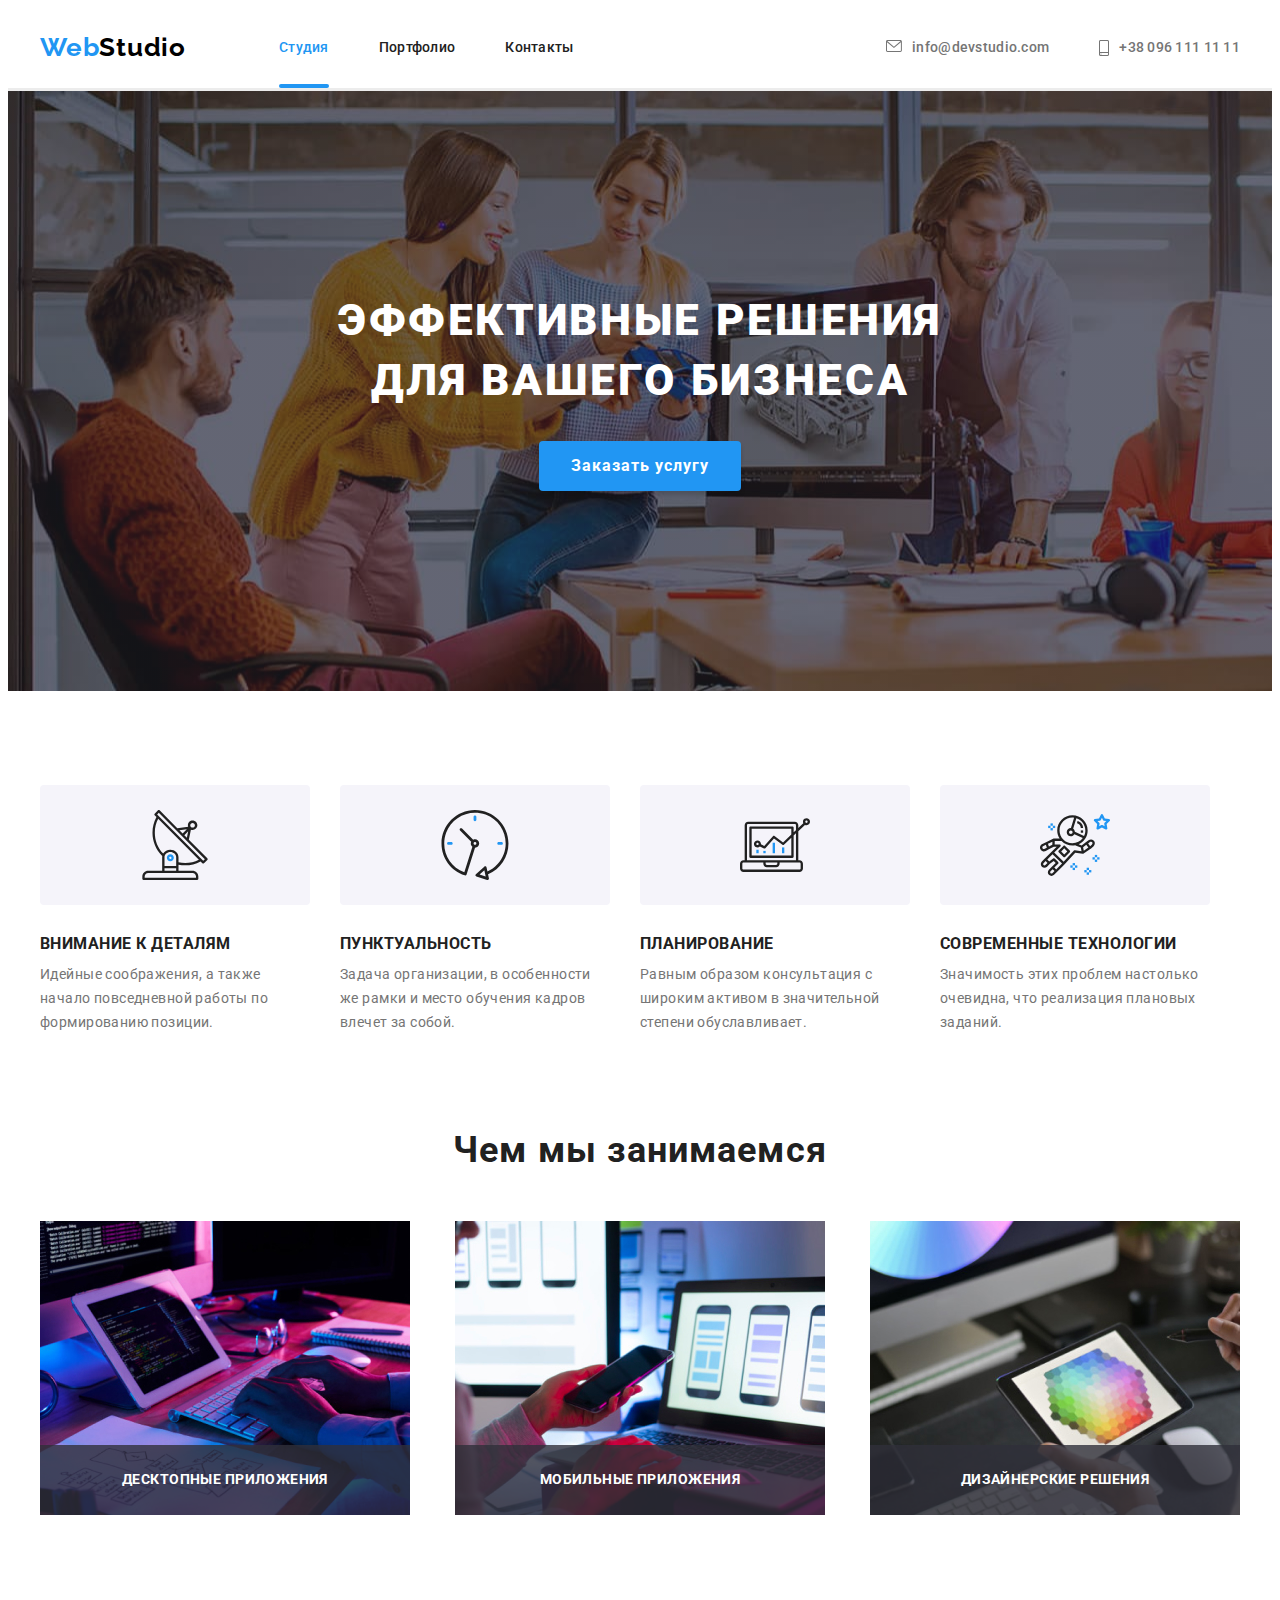
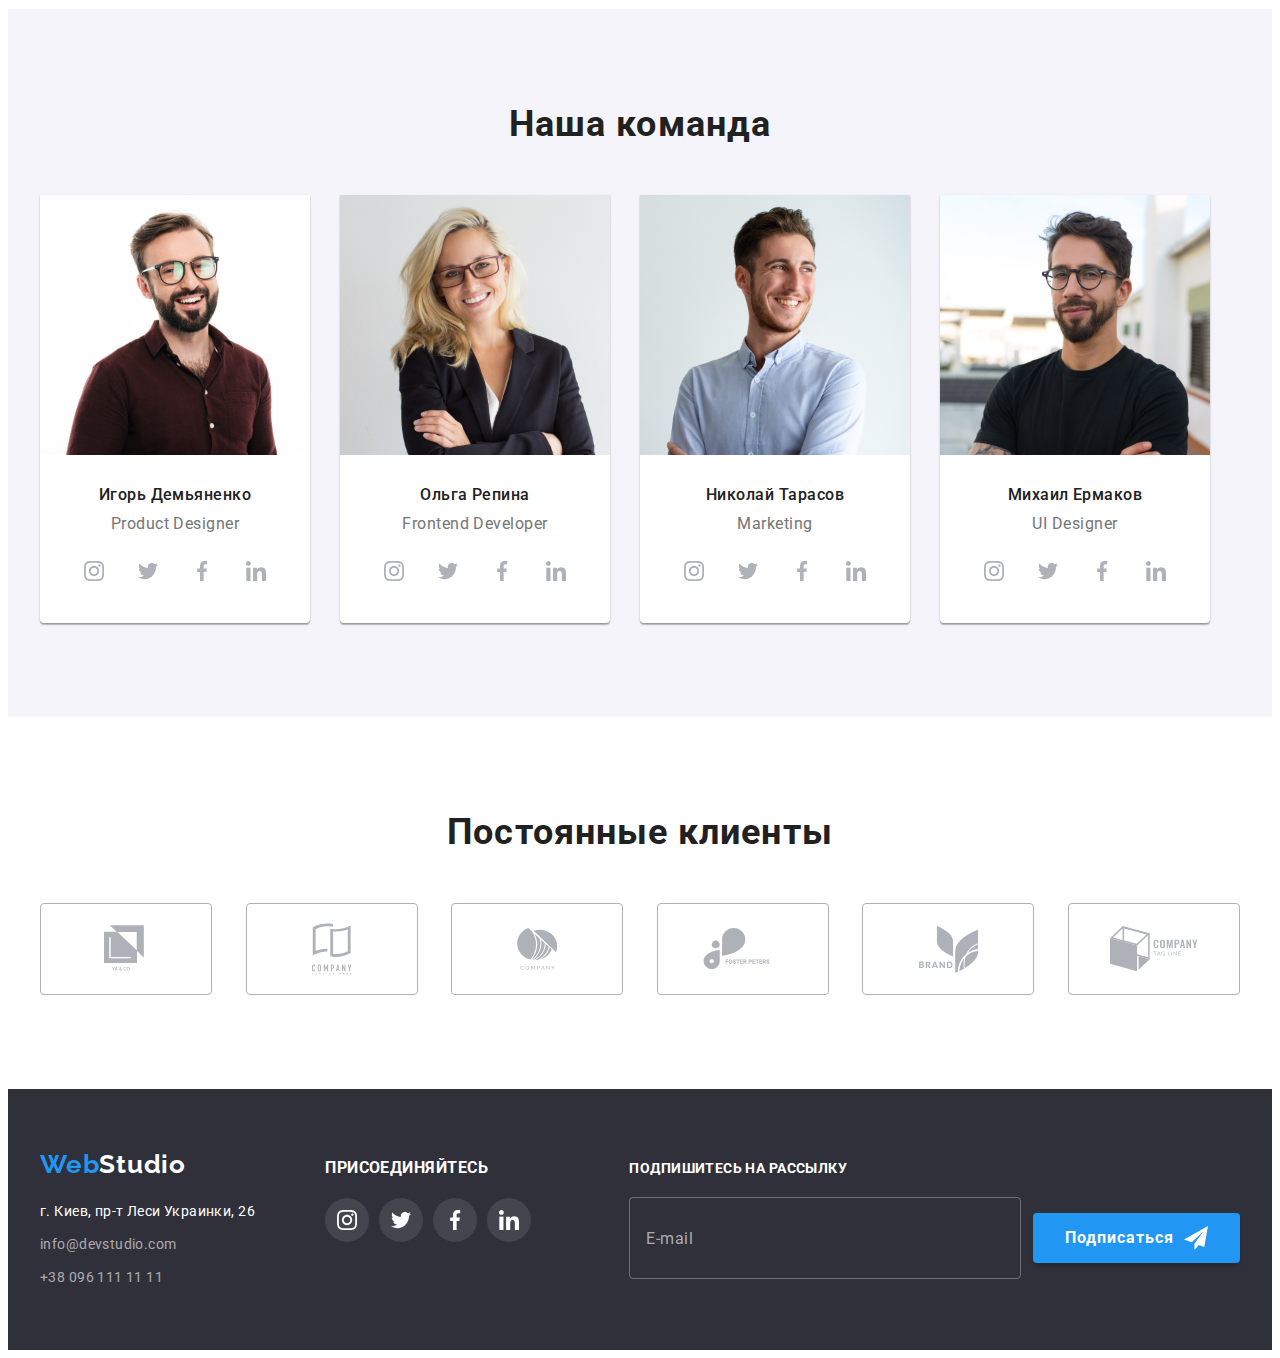
==== index.html @ 28b3771f "added hw-06 files" ====
<!DOCTYPE html>
<html lang="ru">

<head>
    <meta charset="UTF-8">
    <meta http-equiv="X-UA-Compatible" content="IE=edge">
    <meta name="viewport" content="width=device-width, initial-scale=1.0">
    <title>Вебстудия</title>
    <link rel="stylesheet" href="https://cdnjs.cloudflare.com/ajax/libs/modern-normalize/1.0.0/modern-normalize.css"
        integrity="sha512-Zx6MlUMKSVJoQ+83OwhdILe8cSEsCzfqThJd7J/VA2UrK6Ctj85p+xzqfyuNXE5B1k25uUdmJ2OzItbBy9GHAQ=="
        crossorigin="anonymous" />
    <link rel="preconnect" href="https://fonts.gstatic.com">
        <link href="https://fonts.googleapis.com/css2?family=Raleway:wght@700&family=Roboto:wght@400;500;700;900&display=swap"
        rel="stylesheet">
    <link rel="stylesheet" href="./CSS/styles.css">
</head>

<body>
    <header class="header">
        <div class="container">
            <nav class="menu">
                <a class="link logo" href="index.html"><span class="logo-web-part">Web</span>Studio</a>
                <ul class="navigation-list list">
                <li class="navigation-item">
                    <a class="active-navigation-link navigation-link link" href="./index.html">Студия</a>
                </li>
                <li class="navigation-item">
                    <a class="navigation-link link" href="./portfolio.html">Портфолио</a>
                </li>
                <li class="navigation-item">
                    <a class="navigation-link link" href="">Контакты</a>
                </li>
            </ul>
            </nav>
            <ul class="contact-list list">
                <li class="header-contact">
                    <a class="header-contacts link" href="mailto:info@devstudio.com">
                    <svg width="16" height="12" class="contact-icons">
                        <use href="./images/sprite.svg#icon-envelope"></use>
                    </svg>
                    info@devstudio.com</a>
                </li>
                <li class="header-contact">
                    <a class="header-contacts link" href="tel:+380961111111">
                        <svg width="10" height="16" class="contact-icons">
                            <use href="./images/sprite.svg#icon-smartphone"></use>
                        </svg>
                    +38 096 111 11 11</a>
                </li>
            </ul>
        </div>
    </header>
    <main>
        <!--HERO-->
        <section class="hero">
            <div class="container">
                <h1 class="main-title">Эффективные решения для вашего бизнеса</h1>
                <button type="button" data-modal-open class="modal-btn">Заказать услугу</button>
            </div>
        </section>
        <!-- ABOUT -->
        <section class="about section">
            <div class="container">
                <h2 class="visually-hidden">Наши преимущества</h2>
                <ul class="list about-list">
                <li class="about-element">
                    <div class="about-img-containers">
                        <svg width="70" height="70" class="about-img">
                            <use href="./images/sprite.svg#icon-antenna"></use>
                        </svg>
                    </div>
                    <h3 class="about-list-item">Внимание к деталям</h3>
                    <p class="about-list-text">Идейные соображения, а также начало повседневной работы по формированию позиции.</p>
                </li>
                <li class="about-element">
                    <div class="about-img-containers">
                        <svg width="70" height="70" class="about-img">
                            <use href="./images/sprite.svg#icon-clock"></use>
                        </svg>
                    </div>
                    <h3 class="about-list-item">Пунктуальность</h3>
                    <p class="about-list-text">Задача организации, в особенности же рамки и место обучения кадров влечет за собой.</p>
                </li>
                <li class="about-element">
                    <div class="about-img-containers">
                        <svg width="70" height="70" class="about-img">
                            <use href="./images/sprite.svg#icon-diagram"></use>
                        </svg>
                    </div>
                    <h3 class="about-list-item">Планирование</h3>
                    <p class="about-list-text">Равным образом консультация с широким активом в значительной степени обуславливает.</p>
                </li>
                <li class="about-element">
                    <div class="about-img-containers">
                        <svg width="70" height="70" class="about-img">
                            <use href="./images/sprite.svg#icon-astronaut"></use>
                        </svg>
                    </div>
                    <h3 class="about-list-item">Современные технологии</h3>
                    <p class="about-list-text">Значимость этих проблем настолько очевидна, что реализация плановых заданий.</p>
                </li>
                </ul>
            </div>
        </section>
        <!--what we do-->
        <section class="what-we-do section">
            <div class="container">
                <h2 class="title">Чем мы занимаемся</h2>
                <ul class="we-do-list list">
                    <li class="we-do_item">
                        <img src="./images/what-we-do/box-1.jpg" width="370" height="294" alt="программист набирает код на клавиатуре">
                        <p class="we-do_decription">Десктопные приложения</p>
                    </li>
                    <li class="we-do_item">
                        <img src="./images/what-we-do/box-2.jpg" width="370" height="294" alt="дизайнер рисует  мобильное приложение">
                        <p class="we-do_decription">Мобильные приложения</p>
                    </li>
                    <li class="we-do_item">
                        <img src="./images/what-we-do/box-3.jpg" width="370" height="294" alt="дизайнер выбирает цвет на планшете">
                        <p class="we-do_decription">Дизайнерские решения</p>
                    </li>
                </ul>
            </div>
        </section>
        <!--TEAM-->
        <section class="team section">
            <div class="container">
                <h2 class="title">Наша команда</h2>
                <ul class="team-list list">
                    <li class="team-member-card">
                        <div>
                            <img src="./images/team/Ihor.jpg" width="270" height="260" alt="мужчина в бордовой рубашке и очках">
                            <div class="team-member-wrapper">
                                <h3 class="team-members">Игорь Демьяненко</h3>
                                <p class="member-porofession" lang="en">Product Designer</p>
                                <ul class="social-links-list list">
                                    <li class="social-link-item">
                                        <a class="social-link link" href="">
                                            <svg class="social-link-icon" width="20" height="20">
                                                <use href="./images/sprite.svg#icon-instagram"></use>
                                            </svg>
                                        </a>
                                    </li>
                                    <li class="social-link-item">
                                        <a class="social-link link" href="">
                                            <svg class="social-link-icon" width="20" height="20">
                                                <use href="./images/sprite.svg#icon-twitter"></use>
                                            </svg>
                                        </a>
                                    </li>
                                    <li class="social-link-item">
                                        <a class="social-link link" href="">
                                            <svg class="social-link-icon" width="20" height="20">
                                                <use href="./images/sprite.svg#icon-facebook"></use>
                                            </svg>
                                        </a>
                                    </li>
                                    <li class="social-link-item">
                                        <a class="social-link link" href="">
                                            <svg class="social-link-icon" width="20" height="20">
                                                <use href="./images/sprite.svg#icon-linkedin"></use>
                                            </svg>
                                        </a>
                                    </li>
                                </ul>
                            </div>
                        </div>
                    </li>
                    <li class="team-member-card">
                        <div>
                            <img src="./images/team/Olha.jpg" width="270" height="260" alt="блондинка в черном пиджаке">
                            <div class="team-member-wrapper">
                                <h3 class="team-members">Ольга Репина</h3>
                                <p class="member-porofession" lang="en">Frontend Developer</p>
                                <ul class="social-links-list list">
                                    <li class="social-link-item">
                                        <a class="social-link link" href="">
                                            <svg class="social-link-icon" width="20" height="20">
                                                <use href="./images/sprite.svg#icon-instagram"></use>
                                            </svg>
                                        </a>
                                    </li>
                                    <li class="social-link-item">
                                        <a class="social-link link" href="">
                                            <svg class="social-link-icon" width="20" height="20">
                                                <use href="./images/sprite.svg#icon-twitter"></use>
                                            </svg>
                                        </a>
                                    </li>
                                    <li class="social-link-item">
                                        <a class="social-link link" href="">
                                            <svg class="social-link-icon" width="20" height="20">
                                                <use href="./images/sprite.svg#icon-facebook"></use>
                                            </svg>
                                        </a>
                                    </li>
                                    <li class="social-link-item">
                                        <a class="social-link link" href="">
                                            <svg class="social-link-icon" width="20" height="20">
                                                <use href="./images/sprite.svg#icon-linkedin"></use>
                                            </svg>
                                        </a>
                                    </li>
                                </ul>
                            </div>
                        </div>
                    </li>
                    <li class="team-member-card">
                        <div>
                            <img src="./images/team/Nikolai.jpg" width="270" height="260" alt="Парень в белой рубашке">
                            <div class="team-member-wrapper">
                                <h3 class="team-members">Николай Тарасов</h3>
                                <p class="member-porofession" lang="en">Marketing</p>
                                <ul class="social-links-list list">
                                    <li class="social-link-item">
                                        <a class="social-link link" href="">
                                            <svg class="social-link-icon" width="20" height="20">
                                                <use href="./images/sprite.svg#icon-instagram"></use>
                                            </svg>
                                        </a>
                                    </li>
                                    <li class="social-link-item">
                                        <a class="social-link link" href="">
                                            <svg class="social-link-icon" width="20" height="20">
                                                <use href="./images/sprite.svg#icon-twitter"></use>
                                            </svg>
                                        </a>
                                    </li>
                                    <li class="social-link-item">
                                        <a class="social-link link" href="">
                                            <svg class="social-link-icon" width="20" height="20">
                                                <use href="./images/sprite.svg#icon-facebook"></use>
                                            </svg>
                                        </a>
                                    </li>
                                    <li class="social-link-item">
                                        <a class="social-link link" href="">
                                            <svg class="social-link-icon" width="20" height="20">
                                                <use href="./images/sprite.svg#icon-linkedin"></use>
                                            </svg>
                                        </a>
                                    </li>
                                </ul>
                            </div>
                        </div>
                    </li>
                    <li class="team-member-card">
                        <img src="./images/team/Mikhail.jpg" width="270" height="260" alt="Парень в черной футболке">
                        <div class="team-member-wrapper">
                            <h3 class="team-members">Михаил Ермаков</h3>
                            <p class="member-porofession" lang="en">UI Designer</p>
                            <ul class="social-links-list list">
                                    <li class="social-link-item">
                                        <a class="social-link link" href="">
                                            <svg class="social-link-icon" width="20" height="20">
                                                <use href="./images/sprite.svg#icon-instagram"></use>
                                            </svg>
                                        </a>
                                    </li>
                                    <li class="social-link-item">
                                        <a class="social-link link" href="">
                                            <svg class="social-link-icon" width="20" height="20">
                                                <use href="./images/sprite.svg#icon-twitter"></use>
                                            </svg>
                                        </a>
                                    </li>
                                    <li class="social-link-item">
                                        <a class="social-link link" href="">
                                            <svg class="social-link-icon" width="20" height="20">
                                                <use href="./images/sprite.svg#icon-facebook"></use>
                                            </svg>
                                        </a>
                                    </li>
                                    <li class="social-link-item">
                                        <a class="social-link link" href="">
                                            <svg class="social-link-icon" width="20" height="20">
                                                <use href="./images/sprite.svg#icon-linkedin"></use>
                                            </svg>
                                        </a>
                                    </li>
                                </ul>
                        </div>
                    </li>
                </ul>
            </div>
        </section>
        <section class="section">
            <div class="container">
                <h2 class="title">Постоянные клиенты</h2>
                <ul class="clients-list list">
                    <li class="client-item">
                        <a class="client-link link" href="#icon-client1">
                            <svg class="client-icon" width="44" height="49">
                                <use href="./images/sprite.svg#icon-client1"></use>
                            </svg>
                        </a>
                    </li>
                    <li class="client-item">
                        <a class="client-link link" href="#icon-client2">
                            <svg class="client-icon" width="40" height="52">
                                <use href="./images/sprite.svg#icon-client2"></use>
                            </svg>
                        </a>
                    </li>
                    <li class="client-item">
                        <a class="client-link link" href="#icon-client3">
                            <svg class="client-icon" width="41" height="42">
                                <use href="./images/sprite.svg#icon-client3"></use>
                            </svg>
                        </a>
                    </li>
                    <li class="client-item">
                        <a class="client-link link" href="#icon-client4">
                            <svg class="client-icon" width="80" height="42">
                                <use href="./images/sprite.svg#icon-client4"></use>
                            </svg>
                        </a>
                    </li>
                    <li class="client-item">
                        <a class="client-link link" href="#icon-client5">
                            <svg class="client-icon" width="59" height="47">
                                <use href="./images/sprite.svg#icon-client5"></use>
                            </svg>
                        </a>
                    </li>
                    <li class="client-item">
                        <a class="client-link link" href="#icon-client6">
                            <svg class="client-icon" width="88" height="46">
                                <use href="./images/sprite.svg#icon-client6"></use>
                            </svg>
                        </a>
                    </li>
                </ul>
            </div>
        </section>
    </main>
        <!--FOOTER-->
    <footer class="footer">
        <div class="container">
            <div class="internal-links">
                <a class="link logo logo-footer" href="index.html"><span class="logo-web-part">Web</span>Studio</a>
                <address class="footer-contacts-list">
                    <ul class="list">
                        <li class="footer-contacts-list-item">
                            <a class="link address" href="https://goo.gl/maps/49gHyc8vdsA3i8d18" rel="noopener noreferrer">г. Киев, пр-т
                                Леси Украинки, 26</a>
                        </li>
                        <li class="footer-contacts-list-item">
                            <a class="link footer-contacts" href="mailto:info@devstudio.com">info@devstudio.com</a>
                        </li>
                        <li class="footer-contacts-list-item">
                            <a class="link footer-contacts" href="tel:+380961111111">+38 096 111 11 11</a>
                        </li>
                    </ul>
                </address>
            </div>
            <div class="join-us-links-list">
                <h3 class="join-us-caption">Присоединяйтесь</h3>
                <ul class="footer-social-links-list list">
                    <li class="footer-social-link-item">
                        <a class="footer-social-link link" href="">
                            <svg class="footer-social-link-icon" width="20" height="20">
                                <use href="./images/sprite.svg#icon-instagram"></use>
                            </svg>
                        </a>
                    </li>
                    <li class="footer-social-link-item">
                        <a class="footer-social-link link" href="">
                            <svg class="footer-social-link-icon" width="20" height="20">
                                <use href="./images/sprite.svg#icon-twitter"></use>
                            </svg>
                        </a>
                    </li>
                    <li class="footer-social-link-item">
                        <a class="footer-social-link link" href="">
                            <svg class="footer-social-link-icon" width="20" height="20">
                                <use href="./images/sprite.svg#icon-facebook"></use>
                            </svg>
                        </a>
                    </li>
                    <li class="footer-social-link-item">
                        <a class="footer-social-link link" href="">
                            <svg class="footer-social-link-icon" width="20" height="20">
                                <use href="./images/sprite.svg#icon-linkedin"></use>
                            </svg>
                        </a>
                    </li>
                </ul>
            </div>
            <div class="subscribe-container">
                <p class="subscribe-caption">Подпишитесь на рассылку</p>
                <form class="subscribe" action="#" autocomplete="off">
                    <label>
                        <input class="subscribe-input" type="email" name="subscribe-email" placeholder="E-mail" required>
                    </label>
                    <button class="modal-btn" type="submit">
                        Подписаться
                        <svg class="telegram-img" width="24" height="24">
                            <use href="./images/sprite.svg#icon-icon-send"></use>
                        </svg>
                    </button>
                </form>
            </div>
        </div>
    </footer>
    <!--Modal-->
    <div class="backdrop is-hidden" data-modal>
        <div class="modal">
            <form class="modal-form" action="#">
                <p class="modal-form-name">Оставьте свои данные, мы вам перезвоним</p>
                <label class="modal-form_label" for="name">Имя</label>
                <div class="modal-form_input-wrapper">
                    <input class="modal-form_input" type="text" id="name" name="name" required minlength="2">
                    <svg class="modal-form_icon" height="18" width="18">
                        <use href="./images/sprite.svg#icon-person-black-18dp-1"></use>
                    </svg>
                </div>
                <label class="modal-form_label" for="phone">Телефон</label>
                <div class="modal-form_phone-wrapper modal-form_input-wrapper">
                    <input class="modal-form_input" type="text" id="phone" name="phone" required pattern="[+]3[0-9]{4}-[0-9]{3}-[0-9]{2}-[0-9]{2}" title="+3XXXX-XXX-XX-XX">
                    <svg class="modal-form_icon" height="18" width="18">
                        <use href="./images/sprite.svg#icon-phone-black-18dp-1"></use>
                    </svg>
                </div>
                <label class="modal-form_label" for="post">Почта</label>
                <div class="modal-form_post-wrapper modal-form_input-wrapper">
                    <input class="modal-form_input" type="text" id="post" name="post">
                    <svg class="modal-form_icon" height="18" width="18">
                        <use href="./images/sprite.svg#icon-email-black-18dp-1"></use>
                    </svg>
                </div>
                <label class="modal-form_label" for="coment">Комментарий</label>
                <textarea class="modal-form_textarea" name="coment" id="coment" placeholder="Введите текст"></textarea>
                <div class="modal-checkbox_line">
                    <input class="therm-checkbox visually-hidden" type="checkbox" id="acceptance" name="acceptanse">
                    <label class="acceptanse" for="acceptance">Соглашаюсь с рассылкой и принимаю&nbsp;</label>
                    <a class="terms-link" href="">Условия договора</a>
                </div>
                <button class="modal-btn" type="submit">Отправить</button>
            </form>
            <button class="close_modal-btn_button" data-modal-close type="button">
                <svg class="close_modal-btn_icon" width="18" height="18">
                    <use href="./images/sprite.svg#icon-close-black-18dp-2-1"></use>
                </svg>
            </button>
        </div>
    </div>
    <script src="./js/modal.js"></script>
</body>
</html>
---- CSS/styles.css ----
:root {
  --main-font: 'Roboto', sans-serif;
  --main-color: #212121;
  --secondary-color: #757575;
  --accent-color: #2196f3;
  --accent-button: #188ce8;
  --main-lite-color: #ffffff;
  --background-light-color: #f5f4fa;
  --background-dark-color: #2f303a;
  --main-dark-color: #000000;
  --icon-color: #afb1b8;
  --time-function: cubic-bezier(0.4, 0, 0.2, 1);
}

p,
h1,
h2,
h3,
h4,
h5,
h6 {
  margin: 0;
}

ul,
ol {
  padding: 0;
  margin: 0;
}

img {
  display: block;
  max-width: 100%;
  height: auto;
}

.visually-hidden {
  position: absolute;
  width: 1px;
  height: 1px;
  margin: -1px;
  padding: 0;
  overflow: hidden;
  border: 0;
  clip: rect(0, 0, 0, 0);
}

body {
  font-family: var(--main-font);
  color: var(--main-color);
  background-color: var(-main-lite-color);
  font-size: 14px;
}

*::before,
*::after {
  box-sizing: border-box;
}

.link {
  text-decoration: none;
}

.list {
  list-style: none;
}

/* Цвет контура при фокусе заменен на акцентный цвет для поддержания стилистики сайта) */
/* :focus {
  outline-color: var(--accent-color);
} */

/* ================COMPONENTS============= */
.logo {
  font-family: 'Raleway', sans-serif;
  font-weight: 700;
  font-size: 26px;
  line-height: 1.19;
  color: var(--main-dark-color);
  letter-spacing: 0.03em;
}

.logo-footer {
  color: var(--main-lite-color);
}

.logo-web-part {
  color: var(--accent-color);
}

.title {
  font-weight: 700;
  font-size: 36px;
  line-height: 1.17;
  letter-spacing: 0.03em;
  margin: 0 auto 50px;
  text-align: center;
}

.container {
  width: 1200px;
  margin: 0 auto;
  padding: 0 15px;
}

.section {
  padding: 94px 0px;
}

/* hover/focus link-stile*/
.header-contacts:hover,
.header-contacts:focus,
.navigation-link:hover,
.navigation-link:focus,
.address:hover,
.address:focus,
.footer-contacts:hover,
.footer-contacts:focus {
  color: var(--accent-color);
}

/* ================END COMPONENTS============= */

/* ================HEADER============= */
.header {
  background-color: var(--main-lite-color);
  border-bottom: #ececec solid;
}
.header .container {
  display: flex;
  align-items: center;
}

.header .logo {
  margin-right: 93px;
  display: block;
  padding-top: 24px;
  padding-bottom: 25px;
}

.menu {
  display: flex;
  align-items: center;
}

.navigation-list {
  display: flex;
}

.navigation-link {
  display: block;
  font-weight: 500;
  line-height: 1.14;
  letter-spacing: 0.02em;
  color: var(--main-color);
  padding: 32px 0;
  transition: color 250ms --time-function;
  position: relative;
}

.navigation-item:not(:last-child) {
  margin-right: 50px;
}

.active-navigation-link {
  color: var(--accent-color);
  /* position: relative; */
}

.navigation-link::after {
  content: '';
  background-color: var(--accent-color);
  display: block;
  width: 100%;
  height: 4px;
  border-radius: 2px;
  position: absolute;
  bottom: 0;
  transform: scaleX(0);
  transition: transform 250ms;
}

.navigation-link:hover::after,
.navigation-link:focus::after {
  transform: scaleX(1);
}

.active-navigation-link::after {
  content: '';
  background-color: var(--accent-color);
  display: block;
  width: 100%;
  height: 4px;
  border-radius: 2px;
  position: absolute;
  bottom: 0;
  transform: scale(1);
}

.contact-list {
  display: flex;
  margin-left: auto;
}

.contact-icons {
  vertical-align: middle;
  margin-right: 10px;
  fill: currentColor;
}

.header-contact:not(:last-child) {
  margin-right: 50px;
}

.header-contacts {
  display: flex;
  font-weight: 500;
  line-height: 1.14;
  letter-spacing: 0.02em;
  color: var(--secondary-color);
  padding: 32px 0;
  transition: color 250ms --time-function;
}

/* ================END HEADER============= */

/* ================HERO============= */
.hero {
  background-color: var(--background-dark-color);
  background-image: linear-gradient(
      rgba(47, 48, 58, 0.4),
      rgba(47, 48, 58, 0.4)
    ),
    url(../images/hero/hero-bcgr-img.jpg);
  padding: 200px 0;
  max-width: 1600px;
  background-repeat: no-repeat;
  background-size: cover;
  margin: 0 auto;
}

.main-title {
  font-weight: 900;
  font-size: 44px;
  line-height: 1.36;
  letter-spacing: 0.06em;
  text-transform: uppercase;
  color: var(--main-lite-color);
  width: 696px;
  text-align: center;
  margin: 0 auto;
}

.modal-btn {
  display: block;
  background-color: var(--accent-color);
  font-weight: 700;
  font-size: 16px;
  line-height: 1.87;
  align-items: center;
  text-align: center;
  letter-spacing: 0.06em;
  color: var(--main-lite-color);
  font-family: inherit;
  border: 0;
  border-radius: 4px;
  min-width: 200px;
  padding: 10px 32px;
  margin: 30px auto 0;
  transition: background-color 250ms --time-function;
  box-shadow: 0px 4px 4px rgba(0, 0, 0, 0.15);
}

.modal-btn:hover,
.modal-btn:focus {
  background-color: var(--accent-button);
  cursor: pointer;
}

/* ================END HERO============= */

/* ================ABOUT============= */
.about-list {
  display: flex;
}

.about-element {
  width: 270px;
}

.about-element:not(:last-child) {
  margin-right: 30px;
}

.about-img-containers {
  display: flex;
  justify-content: center;
  align-items: center;
  border-radius: 4px;
  height: 120px;
  margin-bottom: 30px;
  background-color: var(--background-light-color);
}

.about-list-item {
  font-weight: 700;
  line-height: 1.14;
  letter-spacing: 0.03em;
  text-transform: uppercase;
  margin-bottom: 10px;
}

.about-list-text {
  font-weight: 400;
  line-height: 1.71;
  letter-spacing: 0.03em;
  color: var(--secondary-color);
}

/* ================END ABOUT============= */

/* ================WHAT WE DO============= */
.section + .what-we-do {
  padding-top: 0;
}

.we-do-list {
  display: flex;
  justify-content: space-between;
}

.we-do_item {
  position: relative;
}

.we-do_decription {
  display: flex;
  position: absolute;
  width: 100%;
  height: 70px;
  justify-content: center;
  align-items: center;
  font-weight: 700;
  font-size: 14px;
  line-height: 1.14;
  letter-spacing: 0.03em;
  color: var(--main-lite-color);
  text-align: center;
  text-transform: uppercase;
  bottom: 0;
  left: 0;
  background: rgba(47, 48, 58, 0.8);
}

/* ================WHAT WE DO============= */

/* ================TEAM============= */
.team-list {
  display: flex;
  flex-wrap: wrap;
  margin-left: -30px;
  margin-top: -30px;
}

.team-member-card {
  flex-basis: calc (100% / 4 - 30px);
  margin-left: 30px;
  margin-top: 30px;
  background-color: var(--main-lite-color);
  border-radius: 0px 0px 4px 4px;
  box-shadow: 0px 1px 3px rgba(0, 0, 0, 0.12), 0px 1px 1px rgba(0, 0, 0, 0.14),
    0px 2px 1px rgba(0, 0, 0, 0.2);
  width: 270px;
}

.team-member-wrapper {
  padding: 30px 32px;
}

.team-members {
  font-weight: 500;
  font-size: 16px;
  line-height: 1.19;
  letter-spacing: 0.03em;
  text-align: center;
}

.member-porofession {
  font-weight: 400;
  font-size: 16px;
  line-height: 1.19;
  letter-spacing: 0.03em;
  color: var(--secondary-color);
  text-align: center;
  margin-top: 10px;
}

.team {
  background-color: var(--background-light-color);
}

.social-links-list {
  display: flex;
  margin-top: 16px;
  justify-content: space-between;
}

.social-link {
  display: flex;
  justify-content: center;
  align-items: center;
  border-radius: 50%;
  width: 44px;
  height: 44px;
  color: var(--icon-color);
  transition: background-color 250ms --time-function,
    color 250ms --time-function;
}

.social-link-icon {
  fill: currentColor;
}

.social-link:hover,
.social-link:focus {
  background-color: var(--accent-color);
  color: var(--main-lite-color);
}

/* ================END TEAM============= */

/* ================CLIENTS============= */
.clients-list {
  display: flex;
  justify-content: space-between;
}

.client-link {
  display: flex;
  justify-content: center;
  align-items: center;
  width: 170px;
  height: 90px;
  border: 1px solid var(--icon-color);
  border-radius: 4px;
  color: var(--icon-color);
  transition: border-color 250ms --time-function, color 250ms --time-function;
}

.client-icon {
  fill: currentColor;
}

.client-link:hover,
.client-link:focus {
  border-color: var(--accent-color);
  color: var(--accent-color);
}

/* ================END CLIENTS============= */

/* ================FOOTER============= */
.footer {
  padding: 60px 0;
  background-color: var(--background-dark-color);
}

.footer .container {
  display: flex;
  align-items: baseline;
}

.internal-links {
  margin-right: 70px;
}

.footer-contacts-list {
  display: block;
  font-style: normal;
  font-weight: 400;
  line-height: 1.71;
  letter-spacing: 0.03em;
  margin-top: 20px;
}

.address {
  color: var(--main-lite-color);
  transition: color 250ms --time-function;
}

.footer-contacts {
  display: block;
  font-weight: 400;
  line-height: 1.71;
  letter-spacing: 0.03em;
  color: rgba(255, 255, 255, 0.6);
  transition: color 250ms --time-function;
}

.footer-contacts-list-item:not(:last-child) {
  margin-bottom: 9px;
}

.join-us-links-list {
  width: 206px;
  height: 80px;
}

.join-us-caption {
  font-weight: 700;
  line-height: 1.14;
  letter-spacing: 0.03em;
  text-transform: uppercase;
  margin-bottom: 20px;
  color: var(--main-lite-color);
}

.footer-social-links-list {
  display: flex;
  justify-content: space-between;
}

.footer-social-link {
  display: flex;
  width: 44px;
  height: 44px;
  border-radius: 50%;
  justify-content: center;
  align-items: center;
  background: rgba(255, 255, 255, 0.1);
  transition: background-color 250ms --time-function;
}

.footer-social-link-icon {
  fill: var(--main-lite-color);
}

.footer-social-link:hover,
.footer-social-link:focus {
  background-color: var(--accent-color);
}

.subscribe-container {
  margin-left: auto;
}

.subscribe-caption {
  font-weight: 700;
  line-height: 1.14;
  letter-spacing: 0.03em;
  text-transform: uppercase;
  margin-bottom: 20px;
  color: var(--main-lite-color);
}

.subscribe {
  display: flex;
  align-items: center;
}

.subscribe-input {
  display: block;
  width: 358px;
  height: 50px;
  border: 1px solid rgba(255, 255, 255, 0.3);
  border-radius: 4px;
  background-color: transparent;
  padding: 15px 16px;
  margin-right: 12px;
  color: var(--main-lite-color);
  font-family: inherit;
  font-weight: 400;
  font-size: 16px;
  line-height: 1.25;
  letter-spacing: 0.03em;
  transition: border-color 250ms var(--time-function);
}

.subscribe-input::placeholder {
  color: rgba(255, 255, 255, 0.6);
}

.subscribe-input:focus {
  border-color: var(--accent-color);
  outline: none;
}

.subscribe .modal-btn {
  display: flex;
  align-items: center;
  margin-top: 0;
}

.telegram-img {
  margin-left: 10px;
}
/* ================END FOOTER============= */

/* *************** portfolio.html **************** */

/* ================PORTFOLIO============= */

.portfolio-btn-list {
  display: flex;
  justify-content: center;
  margin-bottom: 50px;
}

.portfolio-btn {
  font-weight: 500;
  font-size: 16px;
  line-height: 1.63;
  text-align: center;
  letter-spacing: 0.03em;
  color: var(--main-color);
  border: 0;
  background-color: var(--background-light-color);
  border-radius: 4px;
  padding: 6px 22px;
  transition: color 250ms --time-function,
    background-color 250ms --time-function, box-shadow 250ms --time-function;
}

.portfolio-btn-list-item:not(:last-child) {
  margin-right: 8px;
}

.portfolio-btn:hover,
.portfolio-btn:focus {
  color: var(--main-lite-color);
  cursor: pointer;
  background-color: var(--accent-color);
  box-shadow: 0px 3px 1px rgba(0, 0, 0, 0.1), 0px 1px 2px rgba(0, 0, 0, 0.08),
    0px 2px 2px rgba(0, 0, 0, 0.12);
}

.portfolio-list {
  display: flex;
  flex-wrap: wrap;
  margin-left: -30px;
  margin-top: -30px;
}

.portfolio-list-item {
  margin-left: 30px;
  margin-top: 30px;
  flex-basis: calc (100% / 3 - 30px);
}

.portfolio-item-link {
  display: block;
  transition: box-shadow 250ms --time-function;
}

.portfolio-item-link:hover,
.portfolio-item-link:focus {
  box-shadow: 0px 1px 1px rgba(0, 0, 0, 0.12), 0px 4px 4px rgba(0, 0, 0, 0.06),
    1px 4px 6px rgba(0, 0, 0, 0.16);
}

.portfolio-overlay_container {
  position: relative;
  overflow: hidden;
}

.portfolio_overlay {
  position: absolute;
  height: 294px;
  left: 0;
  top: 0;
  transform: translateY(101%);
  transition: transform 250ms;
  background: rgba(33, 150, 243, 0.9);
  width: 370px;
  padding: 63px 24px;
  font-size: 18px;
  line-height: 1.56;
  vertical-align: top;
  letter-spacing: 0.03em;
  color: var(--main-lite-color);
  overflow: auto;
  /* overflow: hidden; */
}

.portfolio-item-link:hover .portfolio_overlay,
.portfolio-item-link:focus .portfolio_overlay {
  transform: translateY(0);
}

.portfolio-subtitle-wrapper {
  border: 1px solid #eeeeee;
  border-top: none;
  padding: 20px 24px;
}

.portfolio-item {
  font-weight: 700;
  font-size: 18px;
  line-height: 2;
  letter-spacing: 0.03em;
  margin-bottom: 4px;
  color: var(--main-color);
}

.portfolio-subtitle {
  font-size: 16px;
  line-height: 1.87;
  letter-spacing: 0.03em;
  color: var(--secondary-color);
}
/* ================END PORTFOLIO============= */

/* ================MODAL BTN============= */
.backdrop {
  position: fixed;
  top: 0;
  left: 0;
  width: 100vw;
  height: 100vh;
  background-color: rgba(0, 0, 0, 0.5);
}

.is-hidden {
  opacity: 0;
  visibility: hidden;
  pointer-events: none;
  transition: 250ms;
}

.is-hidden .modal {
  transform: translate(-50%, -50%) scale(0.5);
}

.modal {
  position: absolute;
  width: 528px;
  height: 581px;
  background-color: var(--main-lite-color);
  left: 50%;
  top: 50%;
  transform: translate(-50%, -50%) scale(1);
  box-shadow: 0px 1px 3px rgba(0, 0, 0, 0.12), 0px 1px 1px rgba(0, 0, 0, 0.14),
    0px 2px 1px rgba(0, 0, 0, 0.2);
  border-radius: 4px;
  transition: transform 250ms --time-function;
}

.modal-form {
  display: flex;
  flex-direction: column;
  padding: 40px;
}

.modal-form-name {
  font-weight: bold;
  font-size: 20px;
  line-height: 23px;
  text-align: center;
  letter-spacing: 0.03em;
  color: var(--main-color);
  margin-bottom: 12px;
}

.modal-form_input {
  width: 100%;
  height: 40px;
  border: 1px solid rgba(33, 33, 33, 0.2);
  border-radius: 4px;
  padding-left: 42px;
  transition: border-color 250ms var(--time-function);
}

.modal-form_input:focus,
.modal-form_textarea:focus {
  outline: none;
  border-color: var(--accent-color);
}

.modal-form_input:focus + .modal-form_icon {
  fill: var(--accent-color);
}

.acceptanse {
  display: flex;
  align-items: center;
  font-family: inherit;
  font-weight: 400;
  font-size: 14px;
  line-height: 1.71;
  letter-spacing: 0.03em;
  color: var(--secondary-color);
}

.acceptanse::before {
  content: '';
  display: block;
  height: 16px;
  width: 16px;
  border: 1px solid var(--main-color);
  border-radius: 2px;
  margin-right: 7px;
}

.therm-checkbox:checked + .acceptanse::before {
  background-image: url('../images/Vector.svg');
  background-repeat: no-repeat;
  background-position: center;
  background-color: var(--accent-color);
  border-color: var(--accent-color);
}

.therm-checkbox:focus + .acceptanse::before {
  border-color: var(--accent-color);
}

.terms-link {
  font-family: inherit;
  font-weight: 400;
  font-size: 14px;
  line-height: 1.71;
  letter-spacing: 0.03em;
  color: var(--accent-color);
}

.modal-form_label {
  font-family: inherit;
  font-weight: 400;
  font-size: 12px;
  line-height: 1.17;
  letter-spacing: 0.01em;
  color: var(--secondary-color);
  margin-bottom: 4px;
}

.modal-form_input-wrapper {
  margin-bottom: 10px;
  position: relative;
}

.modal-form_icon {
  position: absolute;
  left: 12px;
  top: 50%;
  transform: translateY(-50%);
  transition: fill 250ms var(--time-function);
}

form .modal-btn {
  align-self: center;
}

.modal-form_textarea {
  width: 100%;
  height: 120px;
  border: 1px solid rgba(33, 33, 33, 0.2);
  border-radius: 4px;
  padding: 12px 16px;
  margin-bottom: 20px;
  resize: none;
}

.modal-form_textarea::placeholder {
  color: rgba(117, 117, 117, 0.5);
}

.modal-checkbox_line {
  display: flex;
  margin-left: auto;
  margin-right: auto;
}

.close_modal-btn_button {
  position: absolute;
  display: flex;
  justify-content: center;
  align-items: center;
  border-radius: 50%;
  width: 30px;
  height: 30px;
  background: var(--main-lite-color);
  border: 1px solid rgba(0, 0, 0, 0.1);
  cursor: pointer;
  top: 8px;
  right: 8px;
  transition: fill 250ms var(--time-function);
}

.close_modal-btn_button:focus,
.close_modal-btn_button:hover {
  fill: var(--accent-color);
}
/* ================END MODAL BTN============= */ ;
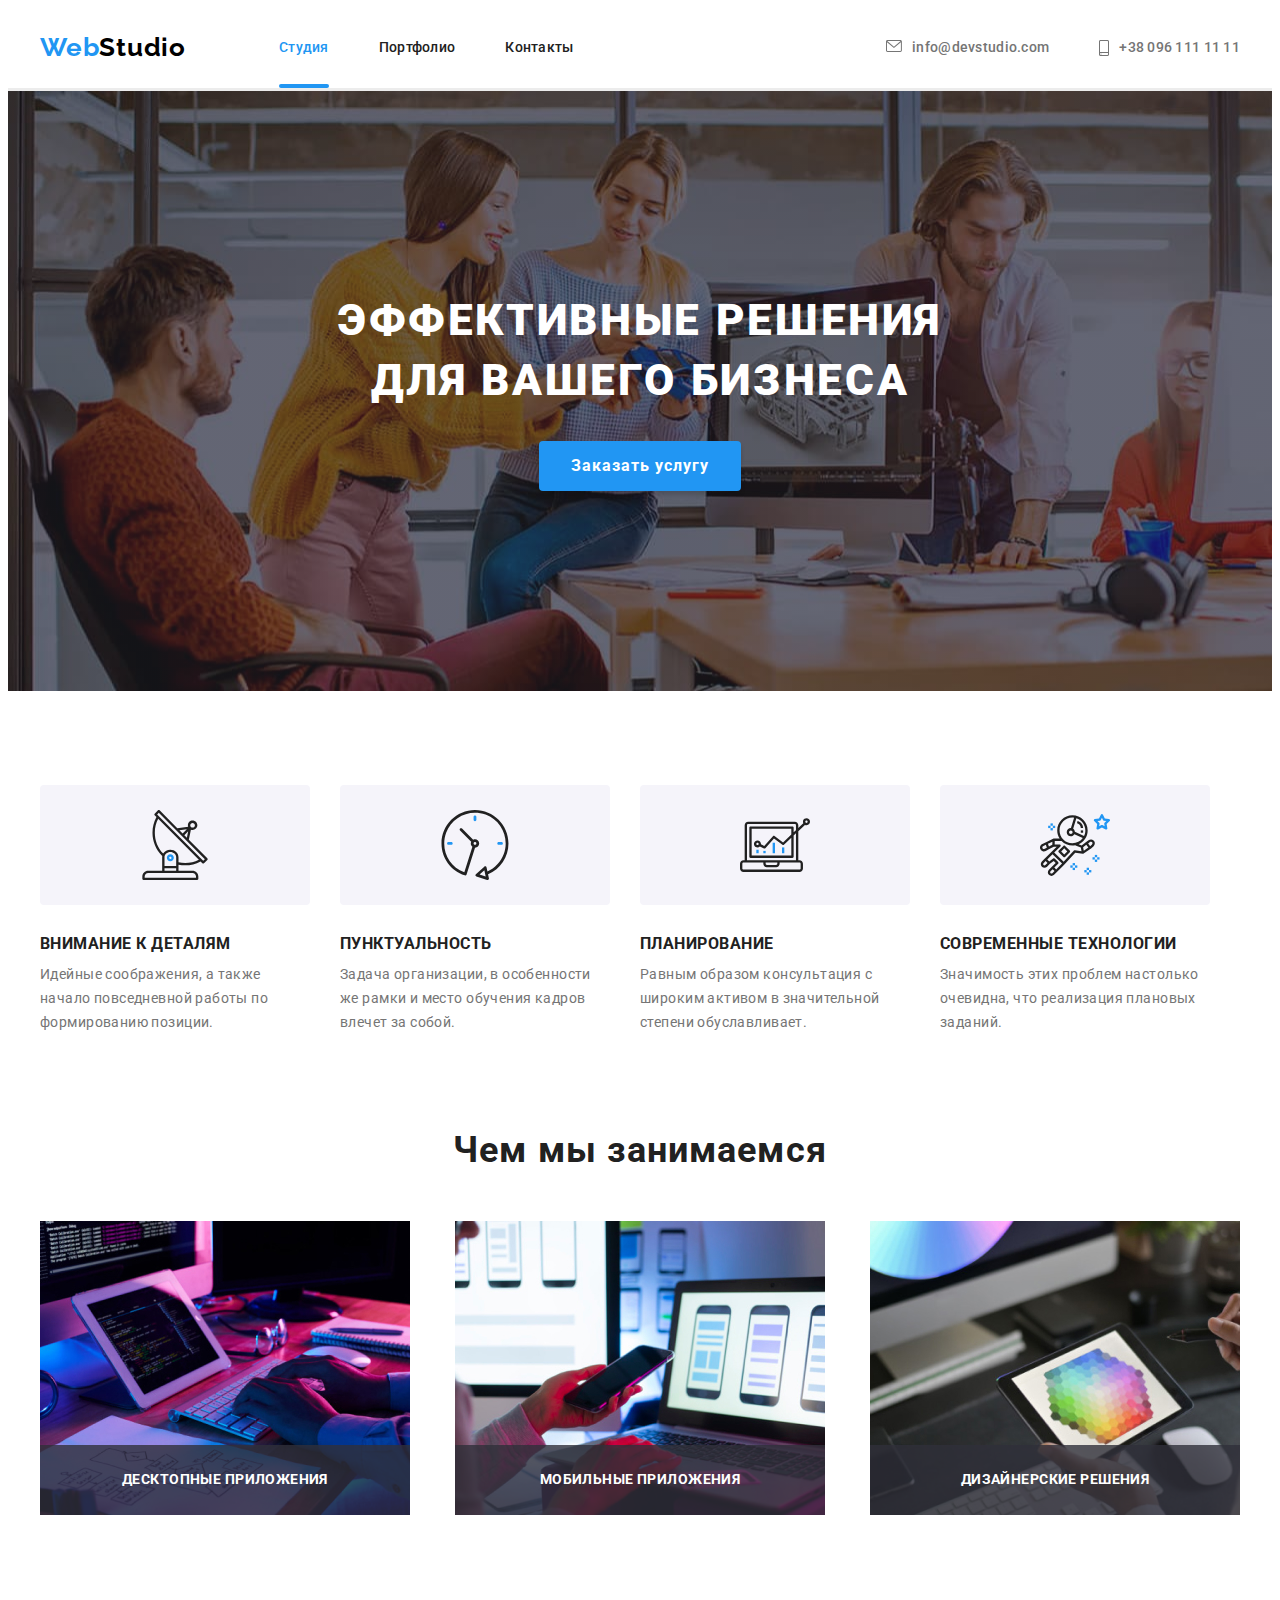
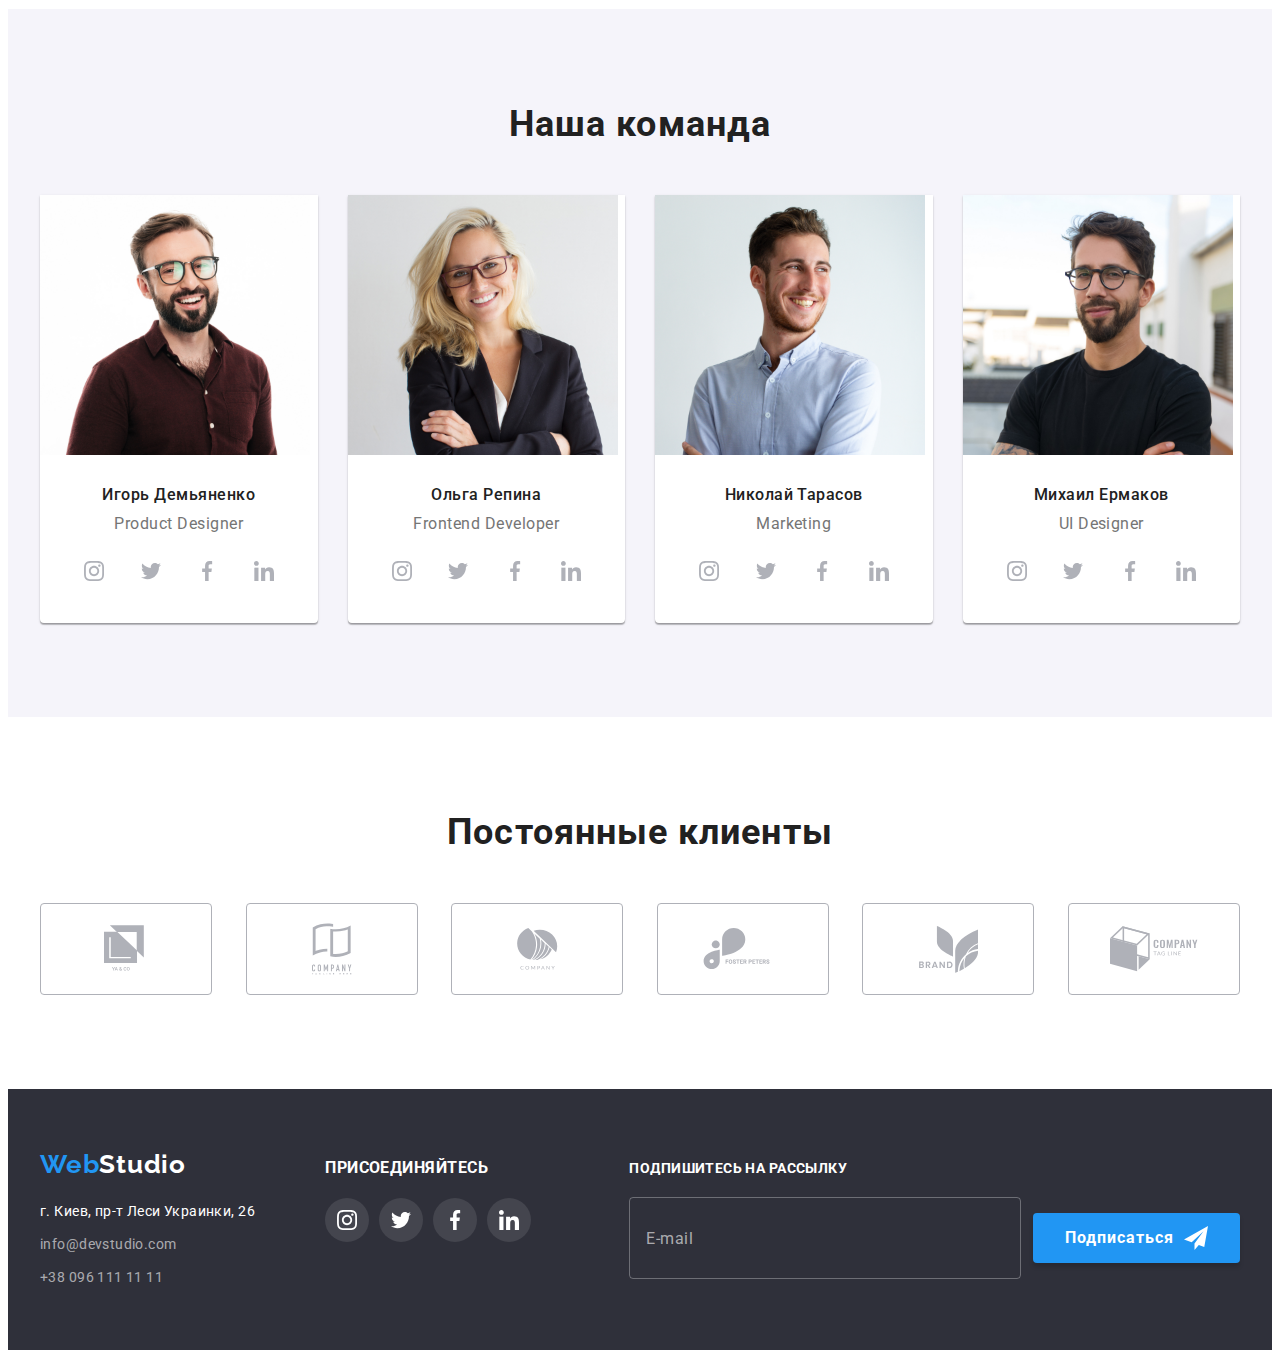
==== commit 6103625f: "stiles in .scss" ====
--- a/index.html
+++ b/index.html
@@ -12,6 +12,7 @@
     <link rel="preconnect" href="https://fonts.gstatic.com">
         <link href="https://fonts.googleapis.com/css2?family=Raleway:wght@700&family=Roboto:wght@400;500;700;900&display=swap"
         rel="stylesheet">
+    <link rel="stylesheet" href="./CSS/main.min.css">
     <link rel="stylesheet" href="./CSS/styles.css">
 </head>
 
@@ -135,28 +136,28 @@
                                 <p class="member-porofession" lang="en">Product Designer</p>
                                 <ul class="social-links-list list">
                                     <li class="social-link-item">
-                                        <a class="social-link link" href="">
+                                        <a class="social-link team__social-link link" href="">
                                             <svg class="social-link-icon" width="20" height="20">
                                                 <use href="./images/sprite.svg#icon-instagram"></use>
                                             </svg>
                                         </a>
                                     </li>
                                     <li class="social-link-item">
-                                        <a class="social-link link" href="">
+                                        <a class="social-link team__social-link link" href="">
                                             <svg class="social-link-icon" width="20" height="20">
                                                 <use href="./images/sprite.svg#icon-twitter"></use>
                                             </svg>
                                         </a>
                                     </li>
                                     <li class="social-link-item">
-                                        <a class="social-link link" href="">
+                                        <a class="social-link team__social-link link" href="">
                                             <svg class="social-link-icon" width="20" height="20">
                                                 <use href="./images/sprite.svg#icon-facebook"></use>
                                             </svg>
                                         </a>
                                     </li>
                                     <li class="social-link-item">
-                                        <a class="social-link link" href="">
+                                        <a class="social-link team__social-link link" href="">
                                             <svg class="social-link-icon" width="20" height="20">
                                                 <use href="./images/sprite.svg#icon-linkedin"></use>
                                             </svg>
@@ -174,28 +175,28 @@
                                 <p class="member-porofession" lang="en">Frontend Developer</p>
                                 <ul class="social-links-list list">
                                     <li class="social-link-item">
-                                        <a class="social-link link" href="">
+                                        <a class="social-link team__social-link link" href="">
                                             <svg class="social-link-icon" width="20" height="20">
                                                 <use href="./images/sprite.svg#icon-instagram"></use>
                                             </svg>
                                         </a>
                                     </li>
                                     <li class="social-link-item">
-                                        <a class="social-link link" href="">
+                                        <a class="social-link team__social-link link" href="">
                                             <svg class="social-link-icon" width="20" height="20">
                                                 <use href="./images/sprite.svg#icon-twitter"></use>
                                             </svg>
                                         </a>
                                     </li>
                                     <li class="social-link-item">
-                                        <a class="social-link link" href="">
+                                        <a class="social-link team__social-link link" href="">
                                             <svg class="social-link-icon" width="20" height="20">
                                                 <use href="./images/sprite.svg#icon-facebook"></use>
                                             </svg>
                                         </a>
                                     </li>
                                     <li class="social-link-item">
-                                        <a class="social-link link" href="">
+                                        <a class="social-link team__social-link link" href="">
                                             <svg class="social-link-icon" width="20" height="20">
                                                 <use href="./images/sprite.svg#icon-linkedin"></use>
                                             </svg>
@@ -213,28 +214,28 @@
                                 <p class="member-porofession" lang="en">Marketing</p>
                                 <ul class="social-links-list list">
                                     <li class="social-link-item">
-                                        <a class="social-link link" href="">
+                                        <a class="social-link team__social-link link" href="">
                                             <svg class="social-link-icon" width="20" height="20">
                                                 <use href="./images/sprite.svg#icon-instagram"></use>
                                             </svg>
                                         </a>
                                     </li>
                                     <li class="social-link-item">
-                                        <a class="social-link link" href="">
+                                        <a class="social-link team__social-link link" href="">
                                             <svg class="social-link-icon" width="20" height="20">
                                                 <use href="./images/sprite.svg#icon-twitter"></use>
                                             </svg>
                                         </a>
                                     </li>
                                     <li class="social-link-item">
-                                        <a class="social-link link" href="">
+                                        <a class="social-link team__social-link link" href="">
                                             <svg class="social-link-icon" width="20" height="20">
                                                 <use href="./images/sprite.svg#icon-facebook"></use>
                                             </svg>
                                         </a>
                                     </li>
                                     <li class="social-link-item">
-                                        <a class="social-link link" href="">
+                                        <a class="social-link team__social-link link" href="">
                                             <svg class="social-link-icon" width="20" height="20">
                                                 <use href="./images/sprite.svg#icon-linkedin"></use>
                                             </svg>
@@ -251,28 +252,28 @@
                             <p class="member-porofession" lang="en">UI Designer</p>
                             <ul class="social-links-list list">
                                     <li class="social-link-item">
-                                        <a class="social-link link" href="">
+                                        <a class="social-link team__social-link link" href="">
                                             <svg class="social-link-icon" width="20" height="20">
                                                 <use href="./images/sprite.svg#icon-instagram"></use>
                                             </svg>
                                         </a>
                                     </li>
                                     <li class="social-link-item">
-                                        <a class="social-link link" href="">
+                                        <a class="social-link team__social-link link" href="">
                                             <svg class="social-link-icon" width="20" height="20">
                                                 <use href="./images/sprite.svg#icon-twitter"></use>
                                             </svg>
                                         </a>
                                     </li>
                                     <li class="social-link-item">
-                                        <a class="social-link link" href="">
+                                        <a class="social-link team__social-link link" href="">
                                             <svg class="social-link-icon" width="20" height="20">
                                                 <use href="./images/sprite.svg#icon-facebook"></use>
                                             </svg>
                                         </a>
                                     </li>
                                     <li class="social-link-item">
-                                        <a class="social-link link" href="">
+                                        <a class="social-link team__social-link link" href="">
                                             <svg class="social-link-icon" width="20" height="20">
                                                 <use href="./images/sprite.svg#icon-linkedin"></use>
                                             </svg>
@@ -358,28 +359,28 @@
                 <h3 class="join-us-caption">Присоединяйтесь</h3>
                 <ul class="footer-social-links-list list">
                     <li class="footer-social-link-item">
-                        <a class="footer-social-link link" href="">
+                        <a class="footer__social-link social-link link" href="">
                             <svg class="footer-social-link-icon" width="20" height="20">
                                 <use href="./images/sprite.svg#icon-instagram"></use>
                             </svg>
                         </a>
                     </li>
                     <li class="footer-social-link-item">
-                        <a class="footer-social-link link" href="">
+                        <a class="footer__social-link social-link link" href="">
                             <svg class="footer-social-link-icon" width="20" height="20">
                                 <use href="./images/sprite.svg#icon-twitter"></use>
                             </svg>
                         </a>
                     </li>
                     <li class="footer-social-link-item">
-                        <a class="footer-social-link link" href="">
+                        <a class="footer__social-link social-link link" href="">
                             <svg class="footer-social-link-icon" width="20" height="20">
                                 <use href="./images/sprite.svg#icon-facebook"></use>
                             </svg>
                         </a>
                     </li>
                     <li class="footer-social-link-item">
-                        <a class="footer-social-link link" href="">
+                        <a class="footer__social-link social-link link" href="">
                             <svg class="footer-social-link-icon" width="20" height="20">
                                 <use href="./images/sprite.svg#icon-linkedin"></use>
                             </svg>
--- a/CSS/main.min.css
+++ b/CSS/main.min.css
@@ -0,0 +1,9 @@
+:root{--main-font: 'Roboto', sans-serif;--main-color: #212121;--secondary-color: #757575;--accent-color: #2196f3;--accent-button: #188ce8;--main-lite-color: #ffffff;--background-light-color: #f5f4fa;--background-dark-color: #2f303a;--main-dark-color: #000000;--icon-color: #afb1b8;--time-function: cubic-bezier(0.4, 0, 0.2, 1)}.visually-hidden{position:absolute;width:1px;height:1px;margin:-1px;padding:0;overflow:hidden;border:0;clip:rect(0, 0, 0, 0)}p,h1,h2,h3,h4,h5,h6{margin:0}ul,ol{padding:0;margin:0}img{display:block;max-width:100%;height:auto}body{font-family:var(--main-font);color:var(--main-color);background-color:var(-main-lite-color);font-size:14px}*::before,*::after{-webkit-box-sizing:border-box;box-sizing:border-box}.link{text-decoration:none}.list{list-style:none}.section{padding:94px 0px}.container{width:1200px;margin:0 auto;padding:0 15px}.logo{font-family:'Raleway', sans-serif;font-weight:700;font-size:26px;line-height:1.19;color:var(--main-dark-color);letter-spacing:0.03em}.header .logo{margin-right:93px;display:block;padding-top:24px;padding-bottom:25px}.logo-footer{color:var(--main-lite-color)}.logo-web-part{color:var(--accent-color)}.title{font-weight:700;font-size:36px;line-height:1.17;letter-spacing:0.03em;margin:0 auto 50px;text-align:center}.social-links-list{display:-webkit-box;display:-ms-flexbox;display:flex;margin-top:16px;-webkit-box-pack:justify;-ms-flex-pack:justify;justify-content:space-between}.social-link{display:-webkit-box;display:-ms-flexbox;display:flex;-webkit-box-pack:center;-ms-flex-pack:center;justify-content:center;-webkit-box-align:center;-ms-flex-align:center;align-items:center;border-radius:50%;width:44px;height:44px}.team__social-link{color:var(--icon-color);-webkit-transition:background-color 250ms --time-function,+ color 250ms --time-function;transition:background-color 250ms --time-function,+ color 250ms --time-function}.team__social-link:hover,.team__social-link:focus{background-color:var(--accent-color);color:var(--main-lite-color)}.social-link-icon{fill:currentColor}.footer-social-links-list{display:-webkit-box;display:-ms-flexbox;display:flex;-webkit-box-pack:justify;-ms-flex-pack:justify;justify-content:space-between}.footer__social-link{background:rgba(255,255,255,0.1);-webkit-transition:background-color 250ms --time-function;transition:background-color 250ms --time-function}.footer__social-link:hover,.footer__social-link:focus{background-color:var(--accent-color)}.footer-social-link-icon{fill:var(--main-lite-color)}.subscribe-container{margin-left:auto}.subscribe-caption{font-weight:700;line-height:1.14;letter-spacing:0.03em;text-transform:uppercase;margin-bottom:20px;color:var(--main-lite-color)}.subscribe{display:-webkit-box;display:-ms-flexbox;display:flex;-webkit-box-align:center;-ms-flex-align:center;align-items:center}.subscribe-input{display:block;width:358px;height:50px;border:1px solid rgba(255,255,255,0.3);border-radius:4px;background-color:transparent;padding:15px 16px;margin-right:12px;color:var(--main-lite-color);font-family:inherit;font-weight:400;font-size:16px;line-height:1.25;letter-spacing:0.03em;-webkit-transition:border-color 250ms var(--time-function);transition:border-color 250ms var(--time-function)}.subscribe-input::-webkit-input-placeholder{color:rgba(255,255,255,0.6)}.subscribe-input:-ms-input-placeholder{color:rgba(255,255,255,0.6)}.subscribe-input::-ms-input-placeholder{color:rgba(255,255,255,0.6)}.subscribe-input::placeholder{color:rgba(255,255,255,0.6)}.subscribe-input:focus{border-color:var(--accent-color);outline:none}.subscribe .modal-btn{display:-webkit-box;display:-ms-flexbox;display:flex;-webkit-box-align:center;-ms-flex-align:center;align-items:center;margin-top:0}.telegram-img{margin-left:10px}.modal-btn{display:block;background-color:var(--accent-color);font-weight:700;font-size:16px;line-height:1.87;-webkit-box-align:center;-ms-flex-align:center;align-items:center;text-align:center;letter-spacing:0.06em;color:var(--main-lite-color);font-family:inherit;border:0;border-radius:4px;min-width:200px;padding:10px 32px;margin:30px auto 0;-webkit-transition:background-color 250ms --time-function;transition:background-color 250ms --time-function;-webkit-box-shadow:0px 4px 4px rgba(0,0,0,0.15);box-shadow:0px 4px 4px rgba(0,0,0,0.15)}.modal-btn:hover,.modal-btn:focus{background-color:var(--accent-button);cursor:pointer}.backdrop{position:fixed;top:0;left:0;width:100vw;height:100vh;background-color:rgba(0,0,0,0.5)}.is-hidden{opacity:0;visibility:hidden;pointer-events:none;-webkit-transition:250ms;transition:250ms}.is-hidden .modal{-webkit-transform:translate(-50%, -50%) scale(0.5);transform:translate(-50%, -50%) scale(0.5)}.modal{position:absolute;width:528px;height:581px;background-color:var(--main-lite-color);left:50%;top:50%;-webkit-transform:translate(-50%, -50%) scale(1);transform:translate(-50%, -50%) scale(1);-webkit-box-shadow:0px 1px 3px rgba(0,0,0,0.12),0px 1px 1px rgba(0,0,0,0.14),0px 2px 1px rgba(0,0,0,0.2);box-shadow:0px 1px 3px rgba(0,0,0,0.12),0px 1px 1px rgba(0,0,0,0.14),0px 2px 1px rgba(0,0,0,0.2);border-radius:4px;-webkit-transition:-webkit-transform 250ms var(--time-function);transition:-webkit-transform 250ms var(--time-function);transition:transform 250ms var(--time-function);transition:transform 250ms var(--time-function), -webkit-transform 250ms var(--time-function)}.close_modal-btn_button{position:absolute;display:-webkit-box;display:-ms-flexbox;display:flex;-webkit-box-pack:center;-ms-flex-pack:center;justify-content:center;-webkit-box-align:center;-ms-flex-align:center;align-items:center;border-radius:50%;width:30px;height:30px;background:var(--main-lite-color);border:1px solid rgba(0,0,0,0.1);cursor:pointer;top:8px;right:8px;-webkit-transition:fill 250ms var(--time-function);transition:fill 250ms var(--time-function)}.close_modal-btn_button:focus,.close_modal-btn_button:hover{fill:var(--accent-color)}.modal-form{display:-webkit-box;display:-ms-flexbox;display:flex;-webkit-box-orient:vertical;-webkit-box-direction:normal;-ms-flex-direction:column;flex-direction:column;padding:40px}.modal-form-name{font-weight:bold;font-size:20px;line-height:23px;text-align:center;letter-spacing:0.03em;color:var(--main-color);margin-bottom:12px}.modal-form_input{width:100%;height:40px;border:1px solid rgba(33,33,33,0.2);border-radius:4px;padding-left:42px;-webkit-transition:border-color 250ms var(--time-function);transition:border-color 250ms var(--time-function)}.modal-form_input:focus,.modal-form_textarea:focus{outline:none;border-color:var(--accent-color)}.modal-form_input:focus+.modal-form_icon{fill:var(--accent-color)}.acceptanse{display:-webkit-box;display:-ms-flexbox;display:flex;-webkit-box-align:center;-ms-flex-align:center;align-items:center;font-family:inherit;font-weight:400;font-size:14px;line-height:1.71;letter-spacing:0.03em;color:var(--secondary-color)}.acceptanse::before{content:'';display:block;height:16px;width:16px;border:1px solid var(--main-color);border-radius:2px;margin-right:7px}.therm-checkbox:checked+.acceptanse::before{background-image:url("../images/Vector.svg");background-repeat:no-repeat;background-position:center;background-color:var(--accent-color);border-color:var(--accent-color)}.therm-checkbox:focus+.acceptanse::before{border-color:var(--accent-color)}.terms-link{font-family:inherit;font-weight:400;font-size:14px;line-height:1.71;letter-spacing:0.03em;color:var(--accent-color)}.modal-form_label{font-family:inherit;font-weight:400;font-size:12px;line-height:1.17;letter-spacing:0.01em;color:var(--secondary-color);margin-bottom:4px}.modal-form_input-wrapper{margin-bottom:10px;position:relative}.modal-form_icon{position:absolute;left:12px;top:50%;-webkit-transform:translateY(-50%);transform:translateY(-50%);-webkit-transition:fill 250ms var(--time-function);transition:fill 250ms var(--time-function)}form .modal-btn{-ms-flex-item-align:center;-ms-grid-row-align:center;align-self:center}.modal-form_textarea{width:100%;height:120px;border:1px solid rgba(33,33,33,0.2);border-radius:4px;padding:12px 16px;margin-bottom:20px;resize:none}.modal-form_textarea::-webkit-input-placeholder{color:rgba(117,117,117,0.5)}.modal-form_textarea:-ms-input-placeholder{color:rgba(117,117,117,0.5)}.modal-form_textarea::-ms-input-placeholder{color:rgba(117,117,117,0.5)}.modal-form_textarea::placeholder{color:rgba(117,117,117,0.5)}.modal-checkbox_line{display:-webkit-box;display:-ms-flexbox;display:flex;margin-left:auto;margin-right:auto}.portfolio-btn-list{display:-webkit-box;display:-ms-flexbox;display:flex;-webkit-box-pack:center;-ms-flex-pack:center;justify-content:center;margin-bottom:50px}.portfolio-btn{font-weight:500;font-size:16px;line-height:1.63;text-align:center;letter-spacing:0.03em;color:var(--main-color);border:0;background-color:var(--background-light-color);border-radius:4px;padding:6px 22px;-webkit-transition:color 250ms --time-function,+ background-color 250ms --time-function, -webkit-box-shadow 250ms --time-function;transition:color 250ms --time-function,+ background-color 250ms --time-function, -webkit-box-shadow 250ms --time-function;transition:color 250ms --time-function,+ background-color 250ms --time-function, box-shadow 250ms --time-function;transition:color 250ms --time-function,+ background-color 250ms --time-function, box-shadow 250ms --time-function,+ -webkit-box-shadow 250ms --time-function}.portfolio-btn-list-item:not(:last-child){margin-right:8px}.portfolio-btn:hover,.portfolio-btn:focus{color:var(--main-lite-color);cursor:pointer;background-color:var(--accent-color);-webkit-box-shadow:0px 3px 1px rgba(0,0,0,0.1),0px 1px 2px rgba(0,0,0,0.08),0px 2px 2px rgba(0,0,0,0.12);box-shadow:0px 3px 1px rgba(0,0,0,0.1),0px 1px 2px rgba(0,0,0,0.08),0px 2px 2px rgba(0,0,0,0.12)}.portfolio-list{display:-webkit-box;display:-ms-flexbox;display:flex;-ms-flex-wrap:wrap;flex-wrap:wrap;margin-left:-30px;margin-top:-30px}.portfolio-list-item{margin-left:30px;margin-top:30px;-ms-flex-preferred-size:calc(100% / 3 - 30px);flex-basis:calc(100% / 3 - 30px)}.portfolio-item-link{display:block;-webkit-transition:-webkit-box-shadow 250ms --time-function;transition:-webkit-box-shadow 250ms --time-function;transition:box-shadow 250ms --time-function;transition:box-shadow 250ms --time-function, -webkit-box-shadow 250ms --time-function}.portfolio-item-link:hover,.portfolio-item-link:focus{-webkit-box-shadow:0px 1px 1px rgba(0,0,0,0.12),0px 4px 4px rgba(0,0,0,0.06),1px 4px 6px rgba(0,0,0,0.16);box-shadow:0px 1px 1px rgba(0,0,0,0.12),0px 4px 4px rgba(0,0,0,0.06),1px 4px 6px rgba(0,0,0,0.16)}.portfolio-subtitle-wrapper{border:1px solid #eeeeee;border-top:none;padding:20px 24px}.portfolio-item{font-weight:700;font-size:18px;line-height:2;letter-spacing:0.03em;margin-bottom:4px;color:var(--main-color)}.portfolio-subtitle{font-size:16px;line-height:1.87;letter-spacing:0.03em;color:var(--secondary-color)}.portfolio-overlay_container{position:relative;overflow:hidden}.portfolio_overlay{position:absolute;height:294px;left:0;top:0;-webkit-transform:translateY(101%);transform:translateY(101%);-webkit-transition:-webkit-transform 250ms;transition:-webkit-transform 250ms;transition:transform 250ms;transition:transform 250ms, -webkit-transform 250ms;background:rgba(33,150,243,0.9);width:370px;padding:63px 24px;font-size:18px;line-height:1.56;vertical-align:top;letter-spacing:0.03em;color:var(--main-lite-color);overflow:auto}.portfolio-item-link:hover .portfolio_overlay,.portfolio-item-link:focus .portfolio_overlay{-webkit-transform:translateY(0);transform:translateY(0)}.header{background-color:var(--main-lite-color);border-bottom:#ececec solid}.header .container{display:-webkit-box;display:-ms-flexbox;display:flex;-webkit-box-align:center;-ms-flex-align:center;align-items:center}.menu{display:-webkit-box;display:-ms-flexbox;display:flex;-webkit-box-align:center;-ms-flex-align:center;align-items:center}.navigation-list{display:-webkit-box;display:-ms-flexbox;display:flex}.navigation-link{display:block;font-weight:500;line-height:1.14;letter-spacing:0.02em;color:var(--main-color);padding:32px 0;-webkit-transition:color 250ms --time-function;transition:color 250ms --time-function;position:relative}.navigation-link:hover,.navigation-link:focus{color:var(--accent-color)}.navigation-item:not(:last-child){margin-right:50px}.active-navigation-link{color:var(--accent-color)}.navigation-link::after{content:'';background-color:var(--accent-color);display:block;width:100%;height:4px;border-radius:2px;position:absolute;bottom:0;-webkit-transform:scaleX(0);transform:scaleX(0);-webkit-transition:-webkit-transform 250ms;transition:-webkit-transform 250ms;transition:transform 250ms;transition:transform 250ms, -webkit-transform 250ms}.navigation-link:hover::after,.navigation-link:focus::after{-webkit-transform:scaleX(1);transform:scaleX(1)}.active-navigation-link::after{content:'';background-color:var(--accent-color);display:block;width:100%;height:4px;border-radius:2px;position:absolute;bottom:0;-webkit-transform:scale(1);transform:scale(1)}.contact-list{display:-webkit-box;display:-ms-flexbox;display:flex;margin-left:auto}.contact-icons{vertical-align:middle;margin-right:10px;fill:currentColor}.header-contact:not(:last-child){margin-right:50px}.header-contacts{display:-webkit-box;display:-ms-flexbox;display:flex;font-weight:500;line-height:1.14;letter-spacing:0.02em;color:var(--secondary-color);padding:32px 0;-webkit-transition:color 250ms --time-function;transition:color 250ms --time-function}.header-contacts:hover,.header-contacts:focus{color:var(--accent-color)}.hero{background-color:var(--background-dark-color);background-image:-webkit-gradient(linear, left top, left bottom, from(rgba(47,48,58,0.4)), to(rgba(47,48,58,0.4))),url(../images/hero/hero-bcgr-img.jpg);background-image:linear-gradient(rgba(47,48,58,0.4), rgba(47,48,58,0.4)),url(../images/hero/hero-bcgr-img.jpg);padding:200px 0;max-width:1600px;background-repeat:no-repeat;background-size:cover;margin:0 auto}.main-title{font-weight:900;font-size:44px;line-height:1.36;letter-spacing:0.06em;text-transform:uppercase;color:var(--main-lite-color);width:696px;text-align:center;margin:0 auto}.about-list{display:-webkit-box;display:-ms-flexbox;display:flex}.about-element{width:270px}.about-element:not(:last-child){margin-right:30px}.about-img-containers{display:-webkit-box;display:-ms-flexbox;display:flex;-webkit-box-pack:center;-ms-flex-pack:center;justify-content:center;-webkit-box-align:center;-ms-flex-align:center;align-items:center;border-radius:4px;height:120px;margin-bottom:30px;background-color:var(--background-light-color)}.about-list-item{font-weight:700;line-height:1.14;letter-spacing:0.03em;text-transform:uppercase;margin-bottom:10px}.about-list-text{font-weight:400;line-height:1.71;letter-spacing:0.03em;color:var(--secondary-color)}.section+.what-we-do{padding-top:0}.we-do-list{display:-webkit-box;display:-ms-flexbox;display:flex;-webkit-box-pack:justify;-ms-flex-pack:justify;justify-content:space-between}.we-do_item{position:relative}.we-do_decription{display:-webkit-box;display:-ms-flexbox;display:flex;position:absolute;width:100%;height:70px;-webkit-box-pack:center;-ms-flex-pack:center;justify-content:center;-webkit-box-align:center;-ms-flex-align:center;align-items:center;font-weight:700;font-size:14px;line-height:1.14;letter-spacing:0.03em;color:var(--main-lite-color);text-align:center;text-transform:uppercase;bottom:0;left:0;background:rgba(47,48,58,0.8)}.team-list{display:-webkit-box;display:-ms-flexbox;display:flex;-ms-flex-wrap:wrap;flex-wrap:wrap;margin-left:-30px;margin-top:-30px}.team-member-card{-ms-flex-preferred-size:calc(100% / 4 - 30px);flex-basis:calc(100% / 4 - 30px);margin-left:30px;margin-top:30px;background-color:var(--main-lite-color);border-radius:0px 0px 4px 4px;-webkit-box-shadow:0px 1px 3px rgba(0,0,0,0.12),0px 1px 1px rgba(0,0,0,0.14),0px 2px 1px rgba(0,0,0,0.2);box-shadow:0px 1px 3px rgba(0,0,0,0.12),0px 1px 1px rgba(0,0,0,0.14),0px 2px 1px rgba(0,0,0,0.2);width:270px}.team-member-wrapper{padding:30px 32px}.team-members{font-weight:500;font-size:16px;line-height:1.19;letter-spacing:0.03em;text-align:center}.member-porofession{font-weight:400;font-size:16px;line-height:1.19;letter-spacing:0.03em;color:var(--secondary-color);text-align:center;margin-top:10px}.team{background-color:var(--background-light-color)}.clients-list{display:-webkit-box;display:-ms-flexbox;display:flex;-webkit-box-pack:justify;-ms-flex-pack:justify;justify-content:space-between}.client-link{display:-webkit-box;display:-ms-flexbox;display:flex;-webkit-box-pack:center;-ms-flex-pack:center;justify-content:center;-webkit-box-align:center;-ms-flex-align:center;align-items:center;width:170px;height:90px;border:1px solid var(--icon-color);border-radius:4px;color:var(--icon-color);-webkit-transition:border-color 250ms --time-function, color 250ms --time-function;transition:border-color 250ms --time-function, color 250ms --time-function}.client-icon{fill:currentColor}.client-link:hover,.client-link:focus{border-color:var(--accent-color);color:var(--accent-color)}.footer{padding:60px 0;background-color:var(--background-dark-color)}.footer .container{display:-webkit-box;display:-ms-flexbox;display:flex;-webkit-box-align:baseline;-ms-flex-align:baseline;align-items:baseline}.internal-links{margin-right:70px}.footer-contacts-list{display:block;font-style:normal;font-weight:400;line-height:1.71;letter-spacing:0.03em;margin-top:20px}.address{color:var(--main-lite-color);-webkit-transition:color 250ms --time-function;transition:color 250ms --time-function}.address:hover,.address:focus{color:var(--accent-color)}.footer-contacts{display:block;font-weight:400;line-height:1.71;letter-spacing:0.03em;color:rgba(255,255,255,0.6);-webkit-transition:color 250ms --time-function;transition:color 250ms --time-function}.footer-contacts:hover,.footer-contacts:focus{color:var(--accent-color)}.footer-contacts-list-item:not(:last-child){margin-bottom:9px}.join-us-links-list{width:206px;height:80px}.join-us-caption{font-weight:700;line-height:1.14;letter-spacing:0.03em;text-transform:uppercase;margin-bottom:20px;color:var(--main-lite-color)}
+/*# sourceMappingURL=main.min.css.map */--- a/CSS/styles.css
+++ b/CSS/styles.css
@@ -1,4 +1,4 @@
-:root {
+/* :root {
   --main-font: 'Roboto', sans-serif;
   --main-color: #212121;
   --secondary-color: #757575;
@@ -10,9 +10,9 @@
   --main-dark-color: #000000;
   --icon-color: #afb1b8;
   --time-function: cubic-bezier(0.4, 0, 0.2, 1);
-}
-
-p,
+} */
+
+/* p,
 h1,
 h2,
 h3,
@@ -32,9 +32,9 @@
   display: block;
   max-width: 100%;
   height: auto;
-}
-
-.visually-hidden {
+} */
+
+/* .visually-hidden {
   position: absolute;
   width: 1px;
   height: 1px;
@@ -43,9 +43,9 @@
   overflow: hidden;
   border: 0;
   clip: rect(0, 0, 0, 0);
-}
-
-body {
+} */
+
+/* body {
   font-family: var(--main-font);
   color: var(--main-color);
   background-color: var(-main-lite-color);
@@ -63,7 +63,7 @@
 
 .list {
   list-style: none;
-}
+} */
 
 /* Цвет контура при фокусе заменен на акцентный цвет для поддержания стилистики сайта) */
 /* :focus {
@@ -71,7 +71,7 @@
 } */
 
 /* ================COMPONENTS============= */
-.logo {
+/* .logo {
   font-family: 'Raleway', sans-serif;
   font-weight: 700;
   font-size: 26px;
@@ -86,29 +86,29 @@
 
 .logo-web-part {
   color: var(--accent-color);
-}
-
-.title {
+} */
+
+/* .title {
   font-weight: 700;
   font-size: 36px;
   line-height: 1.17;
   letter-spacing: 0.03em;
   margin: 0 auto 50px;
   text-align: center;
-}
-
-.container {
+} */
+
+/* .container {
   width: 1200px;
   margin: 0 auto;
   padding: 0 15px;
-}
-
-.section {
+} */
+
+/* .section {
   padding: 94px 0px;
-}
+} */
 
 /* hover/focus link-stile*/
-.header-contacts:hover,
+/* .header-contacts:hover,
 .header-contacts:focus,
 .navigation-link:hover,
 .navigation-link:focus,
@@ -117,28 +117,28 @@
 .footer-contacts:hover,
 .footer-contacts:focus {
   color: var(--accent-color);
-}
+} */
 
 /* ================END COMPONENTS============= */
 
 /* ================HEADER============= */
-.header {
+/* .header {
   background-color: var(--main-lite-color);
   border-bottom: #ececec solid;
 }
 .header .container {
   display: flex;
   align-items: center;
-}
-
-.header .logo {
+} */
+
+/* .header .logo {
   margin-right: 93px;
   display: block;
   padding-top: 24px;
   padding-bottom: 25px;
-}
-
-.menu {
+} */
+
+/* .menu {
   display: flex;
   align-items: center;
 }
@@ -164,8 +164,7 @@
 
 .active-navigation-link {
   color: var(--accent-color);
-  /* position: relative; */
-}
+  }
 
 .navigation-link::after {
   content: '';
@@ -220,12 +219,12 @@
   color: var(--secondary-color);
   padding: 32px 0;
   transition: color 250ms --time-function;
-}
+} */
 
 /* ================END HEADER============= */
 
 /* ================HERO============= */
-.hero {
+/* .hero {
   background-color: var(--background-dark-color);
   background-image: linear-gradient(
       rgba(47, 48, 58, 0.4),
@@ -249,9 +248,9 @@
   width: 696px;
   text-align: center;
   margin: 0 auto;
-}
-
-.modal-btn {
+} */
+
+/* .modal-btn {
   display: block;
   background-color: var(--accent-color);
   font-weight: 700;
@@ -275,12 +274,12 @@
 .modal-btn:focus {
   background-color: var(--accent-button);
   cursor: pointer;
-}
+} */
 
 /* ================END HERO============= */
 
 /* ================ABOUT============= */
-.about-list {
+/* .about-list {
   display: flex;
 }
 
@@ -315,12 +314,12 @@
   line-height: 1.71;
   letter-spacing: 0.03em;
   color: var(--secondary-color);
-}
+} */
 
 /* ================END ABOUT============= */
 
 /* ================WHAT WE DO============= */
-.section + .what-we-do {
+/* .section + .what-we-do {
   padding-top: 0;
 }
 
@@ -350,12 +349,12 @@
   bottom: 0;
   left: 0;
   background: rgba(47, 48, 58, 0.8);
-}
+} */
 
 /* ================WHAT WE DO============= */
 
 /* ================TEAM============= */
-.team-list {
+/* .team-list {
   display: flex;
   flex-wrap: wrap;
   margin-left: -30px;
@@ -397,9 +396,9 @@
 
 .team {
   background-color: var(--background-light-color);
-}
-
-.social-links-list {
+} */
+
+/* .social-links-list {
   display: flex;
   margin-top: 16px;
   justify-content: space-between;
@@ -425,12 +424,12 @@
 .social-link:focus {
   background-color: var(--accent-color);
   color: var(--main-lite-color);
-}
+} */
 
 /* ================END TEAM============= */
 
 /* ================CLIENTS============= */
-.clients-list {
+/* .clients-list {
   display: flex;
   justify-content: space-between;
 }
@@ -455,12 +454,12 @@
 .client-link:focus {
   border-color: var(--accent-color);
   color: var(--accent-color);
-}
+} */
 
 /* ================END CLIENTS============= */
 
 /* ================FOOTER============= */
-.footer {
+/* .footer {
   padding: 60px 0;
   background-color: var(--background-dark-color);
 }
@@ -513,34 +512,9 @@
   text-transform: uppercase;
   margin-bottom: 20px;
   color: var(--main-lite-color);
-}
-
-.footer-social-links-list {
-  display: flex;
-  justify-content: space-between;
-}
-
-.footer-social-link {
-  display: flex;
-  width: 44px;
-  height: 44px;
-  border-radius: 50%;
-  justify-content: center;
-  align-items: center;
-  background: rgba(255, 255, 255, 0.1);
-  transition: background-color 250ms --time-function;
-}
-
-.footer-social-link-icon {
-  fill: var(--main-lite-color);
-}
-
-.footer-social-link:hover,
-.footer-social-link:focus {
-  background-color: var(--accent-color);
-}
-
-.subscribe-container {
+} */
+
+/* .subscribe-container {
   margin-left: auto;
 }
 
@@ -589,18 +563,18 @@
   display: flex;
   align-items: center;
   margin-top: 0;
-}
-
-.telegram-img {
+} */
+
+/* .telegram-img {
   margin-left: 10px;
-}
+} */
 /* ================END FOOTER============= */
 
 /* *************** portfolio.html **************** */
 
 /* ================PORTFOLIO============= */
 
-.portfolio-btn-list {
+/* .portfolio-btn-list {
   display: flex;
   justify-content: center;
   margin-bottom: 50px;
@@ -632,9 +606,9 @@
   background-color: var(--accent-color);
   box-shadow: 0px 3px 1px rgba(0, 0, 0, 0.1), 0px 1px 2px rgba(0, 0, 0, 0.08),
     0px 2px 2px rgba(0, 0, 0, 0.12);
-}
-
-.portfolio-list {
+} */
+
+/* .portfolio-list {
   display: flex;
   flex-wrap: wrap;
   margin-left: -30px;
@@ -656,9 +630,9 @@
 .portfolio-item-link:focus {
   box-shadow: 0px 1px 1px rgba(0, 0, 0, 0.12), 0px 4px 4px rgba(0, 0, 0, 0.06),
     1px 4px 6px rgba(0, 0, 0, 0.16);
-}
-
-.portfolio-overlay_container {
+} */
+
+/* .portfolio-overlay_container {
   position: relative;
   overflow: hidden;
 }
@@ -679,15 +653,14 @@
   letter-spacing: 0.03em;
   color: var(--main-lite-color);
   overflow: auto;
-  /* overflow: hidden; */
 }
 
 .portfolio-item-link:hover .portfolio_overlay,
 .portfolio-item-link:focus .portfolio_overlay {
   transform: translateY(0);
-}
-
-.portfolio-subtitle-wrapper {
+} */
+
+/* .portfolio-subtitle-wrapper {
   border: 1px solid #eeeeee;
   border-top: none;
   padding: 20px 24px;
@@ -707,20 +680,20 @@
   line-height: 1.87;
   letter-spacing: 0.03em;
   color: var(--secondary-color);
-}
+} */
 /* ================END PORTFOLIO============= */
 
 /* ================MODAL BTN============= */
-.backdrop {
+/* .backdrop {
   position: fixed;
   top: 0;
   left: 0;
   width: 100vw;
   height: 100vh;
   background-color: rgba(0, 0, 0, 0.5);
-}
-
-.is-hidden {
+} */
+
+/* .is-hidden {
   opacity: 0;
   visibility: hidden;
   pointer-events: none;
@@ -742,10 +715,10 @@
   box-shadow: 0px 1px 3px rgba(0, 0, 0, 0.12), 0px 1px 1px rgba(0, 0, 0, 0.14),
     0px 2px 1px rgba(0, 0, 0, 0.2);
   border-radius: 4px;
-  transition: transform 250ms --time-function;
-}
-
-.modal-form {
+  transition: transform 250ms var(--time-function);
+} */
+
+/* .modal-form {
   display: flex;
   flex-direction: column;
   padding: 40px;
@@ -867,9 +840,9 @@
   display: flex;
   margin-left: auto;
   margin-right: auto;
-}
-
-.close_modal-btn_button {
+} */
+
+/* .close_modal-btn_button {
   position: absolute;
   display: flex;
   justify-content: center;
@@ -888,5 +861,5 @@
 .close_modal-btn_button:focus,
 .close_modal-btn_button:hover {
   fill: var(--accent-color);
-}
+} */
 /* ================END MODAL BTN============= */ ;
